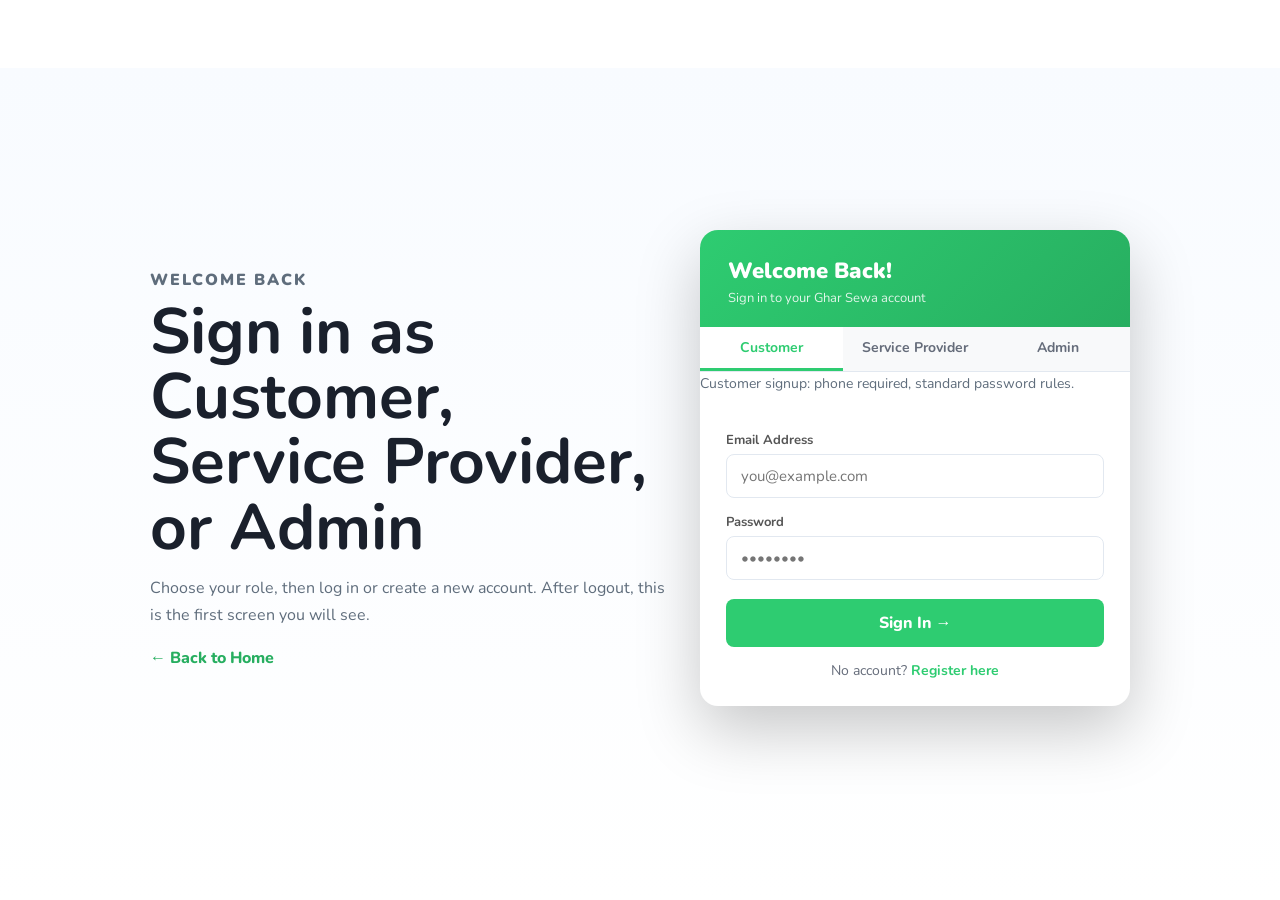
==== Frontend/auth.html @ f80d8e15 "Initial commit: Set up Ghar Sewa with phone number validation" ====
<!DOCTYPE html>
<html lang="en">
<head>
  <meta charset="UTF-8" />
  <meta name="viewport" content="width=device-width, initial-scale=1.0"/>
  <title>Ghar Sewa - Login</title>
  <link href="https://fonts.googleapis.com/css2?family=Nunito:wght@400;500;600;700;800;900&display=swap" rel="stylesheet"/>
  <link rel="stylesheet" href="style.css" />
  <script src="script.js?v=20260522-v15" defer></script>
</head>
<body>
<section class="app-page auth-page">
  <div class="auth-shell">
    <div class="auth-copy">
      <p class="section-eyebrow">Welcome back</p>
      <h1>Sign in as Customer, Service Provider, or Admin</h1>
      <p>Choose your role, then log in or create a new account. After logout, this is the first screen you will see.</p>
      <a class="auth-back" href="index.html">← Back to Home</a>
    </div>

    <div class="modal auth-card">
      <div class="m-head">
        <h2 id="mTitle">Welcome Back!</h2>
        <p id="mSub">Sign in to your Ghar Sewa account</p>
      </div>

      <div class="m-tabs" id="roleTabs">
        <button class="mtab active" onclick="setRole('customer',this)">Customer</button>
        <button class="mtab" onclick="setRole('provider',this)">Service Provider</button>
        <button class="mtab" onclick="setRole('admin',this)">Admin</button>
      </div>
      <p id="roleHint" class="page-note" style="margin: 0 0 14px;">Customer signup: phone required, standard password rules.</p>

      <div class="m-body">
        <form id="loginForm" onsubmit="handleLogin(event)">
          <div id="loginError" class="error-msg" style="display:none;"></div>
          <div class="fg">
            <label>Email Address</label>
            <input class="fc" type="email" id="loginEmail" placeholder="you@example.com"/>
          </div>
          <div class="fg">
            <label>Password</label>
            <input class="fc" type="password" id="loginPassword" placeholder="••••••••" required/>
          </div>
          <button class="sbtn" type="submit">Sign In →</button>
          <p class="alt">No account? <a onclick="switchForm('reg')">Register here</a></p>
          
        </form>

        <form id="regForm" style="display:none" onsubmit="handleSignup(event)">
          <div id="regError" class="error-msg" style="display:none;"></div>
          <input type="hidden" id="regRole" value="customer" />
          <div class="fg">
            <label>Full Name</label>
            <input class="fc" type="text" id="regName" placeholder="Ram Bahadur" required/>
          </div>
          <div class="fg">
            <label>Email</label>
            <input class="fc" type="email" id="regEmail" placeholder="you@example.com" required/>
          </div>
          <div class="fg">
            <label>Phone</label>
            <input class="fc" type="tel" id="regPhone" placeholder="+977 98XXXXXXXX"/>
          </div>
          <div class="fg" id="skillRow" style="display:none">
            <label>Your Primary Skill</label>
            <select class="fc" id="regSkill">
              <option value="">-- Select a skill --</option>
              <option>Plumber</option><option>Electrician</option>
              <option>Cook / Chef</option><option>Babysitter</option>
              <option>Cleaner</option><option>Carpenter</option>
              <option>Painter</option><option>Technician</option>
            </select>
          </div>
          <div class="fg">
            <label>Password</label>
            <input class="fc" type="password" id="regPassword" placeholder="Min. 6 characters" required/>
          </div>
          <button class="sbtn" type="submit">Create Account →</button>
          <p class="alt">Have an account? <a onclick="switchForm('login')">Sign in</a></p>
        </form>

        
      </div>
    </div>
  </div>
</section>
</body>
</html>
---- Frontend/style.css ----
*, *::before, *::after { margin:0; padding:0; box-sizing:border-box; }

:root {
  --green:      #2ECC71;
  --green-dk:   #27AE60;
  --green-lt:   #E8F8F0;
  --blue-bg:    #EAF2FB;
  --blue-blob:  #D6E8FA;
  --orange:     #F39C12;
  --white:      #FFFFFF;
  --gray-lt:    #F4F6F9;
  --gray-bd:    #E2E8F0;
  --gray-text:  #656c7a;
  --dark:       #1A202C;
  --nav-h:      68px;
}

html { scroll-behavior: smooth; }
body { font-family: 'Nunito', sans-serif; background: var(--white); color: var(--dark); overflow-x: hidden; }

#search-page,
section[id] {
  scroll-margin-top: calc(var(--nav-h) + 18px);
}

/* ===== NAV ===== */
nav {
  position: fixed; top:0; left:0; right:0; z-index:100;
  height: var(--nav-h);
  background: rgba(255,255,255,0.96);
  backdrop-filter: blur(12px);
  display: flex; align-items: center; justify-content: space-between;
  padding: 0 60px;
  border-bottom: 1px solid var(--gray-bd);
}

.logo {
  display: flex; align-items: center; gap: 8px;
  text-decoration: none;
}
.logo-icon { width: 36px; height: 36px; }
.logo-text { font-size: 18px; font-weight: 900; letter-spacing: -0.3px; }
.logo-text span { color: var(--green); }

.nav-links {
  display: flex; gap: 36px; list-style: none;
}
.nav-links a {
  text-decoration: none; font-size: 15px; font-weight: 600;
  color: var(--gray-text); transition: color 0.2s;
}
.nav-links a:hover, .nav-links a.active { color: var(--dark); }

.nav-right { display: flex; align-items: center; gap: 12px; }
.bell-btn {
  width: 36px; height: 36px; border-radius: 50%;
  border: none; background: var(--gray-lt);
  display: flex; align-items: center; justify-content: center;
  cursor: pointer; font-size: 16px;
}
.bell-btn:hover { background: var(--gray-bd); }
.logout-btn {
  border: 1px solid var(--gray-bd);
  background: #fff;
  color: var(--dark);
  border-radius: 999px;
  padding: 8px 14px;
  font-family: 'Nunito', sans-serif;
  font-size: 13px;
  font-weight: 800;
  cursor: pointer;
  display: none;
}
.logout-btn:hover {
  border-color: var(--green);
  color: var(--green-dk);
}
.login-btn {
  border: 1px solid var(--green);
  background: var(--green);
  color: #fff;
  border-radius: 999px;
  padding: 8px 14px;
  font-family: 'Nunito', sans-serif;
  font-size: 13px;
  font-weight: 800;
  cursor: pointer;
  display: inline-flex;
  align-items: center;
  text-decoration: none;
}
.login-btn:hover {
  background: var(--green-dk);
  border-color: var(--green-dk);
}
.avatar {
  width: 36px; height: 36px; border-radius: 50%;
  background: linear-gradient(135deg, #6366f1, #8b5cf6);
  display: flex; align-items: center; justify-content: center;
  color: white; font-size: 16px; cursor: pointer;
  border: 2px solid white; box-shadow: 0 2px 8px rgba(99,102,241,0.35);
}

/* ===== HERO ===== */
.hero {
  margin-top: var(--nav-h);
  min-height: calc(100vh - var(--nav-h));
  background: var(--blue-bg);
  position: relative; overflow: hidden;
  display: flex; align-items: center;
  padding: 0 60px;
}

/* Large organic blob top-right */
.blob-tr {
  position: absolute; top: -80px; right: -120px;
  width: 65%; height: 120%;
  background: var(--blue-blob);
  border-radius: 60% 40% 55% 45% / 45% 55% 40% 60%;
  z-index: 0;
}
/* Small blob bottom-left */
.blob-bl {
  position: absolute; bottom: -60px; left: -60px;
  width: 30%; height: 50%;
  background: rgba(255,255,255,0.45);
  border-radius: 50% 50% 40% 60%;
  z-index: 0;
}

.hero-content {
  position: relative; z-index: 2; max-width: 460px;
}
.hero-sub { font-size: 22px; font-weight: 600; color: var(--gray-text); margin-bottom: 2px; }
.hero-title {
  font-size: clamp(52px, 7vw, 78px);
  font-weight: 900; color: var(--green); line-height: 1.02;
  margin-bottom: 12px;
}
.hero-desc { font-size: 16px; color: var(--gray-text); margin-bottom: 34px; }

.btn-get {
  display: inline-flex; align-items: center; gap: 8px;
  background: var(--green); color: white;
  padding: 14px 38px; border-radius: 9px;
  font-size: 16px; font-weight: 800;
  border: none; cursor: pointer; text-decoration: none;
  box-shadow: 0 6px 20px rgba(46,204,113,0.38);
  transition: all 0.25s;
}
.btn-get:hover { background: var(--green-dk); transform: translateY(-2px); }

.app-page {
  margin-top: var(--nav-h);
  min-height: calc(100vh - var(--nav-h));
  background: linear-gradient(180deg, #f8fbff 0%, #ffffff 100%);
  padding: 28px 60px 60px;
}

.features-page .section-header {
  max-width: 980px;
}

.features-grid {
  display: grid;
  grid-template-columns: repeat(2, minmax(0, 1fr));
  gap: 18px;
}

.feature-panel {
  display: grid;
  gap: 12px;
}

.feature-form-grid {
  display: grid;
  gap: 10px;
}

.feature-form-grid.two-col {
  grid-template-columns: 1fr 1fr;
}

.wide-feature-panel {
  grid-column: 1 / -1;
}

.messages-composer {
  display: grid;
  grid-template-columns: 1fr auto;
  gap: 10px;
  margin-top: 8px;
}

.app-page .section-header {
  margin-bottom: 18px;
}

.page-card {
  border: 1px solid #dfe8f2;
  border-radius: 18px;
  background: #fff;
  box-shadow: 0 12px 28px rgba(26, 32, 44, 0.06);
  padding: 18px;
}

.page-stack {
  display: grid;
  gap: 18px;
}

.page-note {
  color: #5f6d7c;
  font-size: 14px;
  line-height: 1.7;
  margin-bottom: 6px;
}

.role-feature-list {
  margin: 10px 0 0 18px;
  color: #334155;
  line-height: 1.7;
  font-size: 14px;
}

.role-feature-list li {
  margin-bottom: 6px;
}

/* Illustration */
.hero-illus {
  position: absolute; right: 0; top: 50%; transform: translateY(-50%);
  width: 58%; max-width: 700px; z-index: 2;
  padding: 40px 40px 40px 20px;
  display: flex; align-items: center; justify-content: center;
}
.hero-illus svg { width: 100%; height: auto; }

/* ===== SHOWCASE / FEATURES (Minimalist) ===== */
.showcase { padding: 40px 60px; background: #ffffff; }
.showcase-inner { max-width: 1100px; margin: 0 auto; }
.showcase-header { text-align: left; max-width: 780px; margin-bottom: 18px; }
.showcase-header .section-eyebrow { color: var(--green); font-weight: 700; margin-bottom: 6px; letter-spacing: .06em; }
.showcase-header h2 { font-size: 28px; margin-bottom: 6px; color: var(--dark); font-weight:800; }
.showcase-header .section-copy { color: var(--gray-text); font-size: 14px; margin-bottom: 8px; }

.showcase-grid { display: grid; grid-template-columns: repeat(3, 1fr); gap: 14px; margin-top: 8px; }
.feature-card { background: transparent; border: 1px solid #eee; border-radius: 10px; padding: 18px; box-shadow: none; transition: border-color .18s, transform .16s; }
.feature-card:hover { border-color: var(--green); transform: translateY(-4px); }
.fc-icon { width: 48px; height: 48px; border-radius: 50%; background: transparent; border: 1px solid #f0f2f4; display: flex; align-items: center; justify-content: center; font-size: 20px; color: var(--green); margin-bottom: 10px; }
.feature-card h3 { margin: 0 0 6px 0; font-size: 16px; color: var(--dark); font-weight:700; }
.feature-card p { color: var(--gray-text); font-size: 13px; line-height: 1.6; margin: 0; }

.showcase-cta { margin-top: 18px; display: flex; gap: 12px; align-items: center; }

@media (max-width: 900px) {
  .showcase-grid { grid-template-columns: 1fr; }
  .showcase { padding: 24px 18px; }
  .showcase-header h2 { font-size: 22px; }
}

/* ===== SEARCH PAGE ===== */
#search-page { background: var(--white); }

.search-bar-section {
  background: var(--white);
  border-bottom: 1px solid var(--gray-bd);
  padding: 0 60px;
}

.search-nav {
  height: var(--nav-h);
  display: flex; align-items: center; justify-content: space-between;
}

.search-bar-wrap {
  display: flex; gap: 12px; padding: 14px 0;
}
.search-input-box {
  flex: 1; display: flex; align-items: center; gap: 10px;
  border: 1.5px solid var(--gray-bd);
  border-radius: 10px; padding: 12px 18px; background: var(--white);
  transition: border-color 0.2s; box-shadow: 0 1px 4px rgba(0,0,0,0.05);
}
.search-input-box:focus-within { border-color: var(--green); }
.search-input-box input {
  flex: 1; border: none; outline: none;
  font-family: 'Nunito', sans-serif; font-size: 15px; color: var(--dark);
}
.search-input-box input::placeholder { color: #bbb; }
.search-icon-btn {
  font-size: 18px; cursor: pointer; color: var(--gray-text);
  transition: color 0.2s; background: none; border: none;
}
.search-icon-btn:hover { color: var(--green); }

.location-btn {
  display: flex; align-items: center; gap: 10px;
  background: var(--orange); color: white;
  border: none; cursor: pointer;
  padding: 12px 22px; border-radius: 10px;
  font-family: 'Nunito', sans-serif; font-size: 14px; font-weight: 700;
  transition: background 0.2s; white-space: nowrap;
}
.location-btn:hover { background: #e67e22; }

/* ===== MAIN LAYOUT ===== */
.main-content {
  display: flex; padding: 0 60px 60px;
}

/* Sidebar */
.sidebar {
  width: 210px; flex-shrink: 0;
  padding: 24px 16px 24px 0;
  border-right: 1px solid var(--gray-bd);
}
.sidebar-title { font-size: 15px; font-weight: 800; margin-bottom: 22px; }

.filter-group { margin-bottom: 26px; }
.filter-heading {
  display: flex; align-items: center; justify-content: space-between;
  font-size: 14px; font-weight: 800; margin-bottom: 12px;
  cursor: pointer; color: var(--dark);
}
.filter-heading .arrow { font-size: 13px; color: var(--green); font-weight: 900; }

.filter-list { list-style: none; }
.filter-list li {
  padding: 5px 6px; font-size: 14px; font-weight: 600;
  color: var(--gray-text); cursor: pointer;
  border-radius: 6px; display: flex; align-items: center; gap: 8px;
  transition: all 0.15s;
}
.filter-list li:hover { color: var(--green); background: var(--green-lt); }
.filter-list li.active { color: var(--green); background: var(--green-lt); }
.filter-dot {
  width: 6px; height: 6px; border-radius: 50%;
  background: var(--gray-bd); flex-shrink: 0;
}
.filter-list li.active .filter-dot { background: var(--green); }

/* Results */
.results-area { flex: 1; padding: 24px 0 0 28px; }
.results-heading { font-size: 17px; font-weight: 800; margin-bottom: 20px; }

.providers-grid {
  display: grid;
  grid-template-columns: repeat(auto-fill, minmax(175px, 1fr));
  gap: 18px;
}

.provider-card {
  background: var(--white);
  border: 1.5px solid var(--gray-bd);
  border-radius: 14px; overflow: hidden;
  cursor: pointer; transition: all 0.25s;
}
.provider-card:hover {
  border-color: var(--green);
  transform: translateY(-3px);
  box-shadow: 0 8px 24px rgba(46,204,113,0.14);
}

.pcard-img {
  width: 100%; height: 155px;
  background: var(--blue-bg);
  display: flex; align-items: center; justify-content: center;
  font-size: 62px; position: relative;
}
/* Placeholder colored gradient for each card */
.pcard-img.c1 { background: linear-gradient(135deg,#d6eaf8,#aed6f1); }
.pcard-img.c2 { background: linear-gradient(135deg,#d5f5e3,#abebc6); }
.pcard-img.c3 { background: linear-gradient(135deg,#fef9e7,#fdebd0); }
.pcard-img.c4 { background: linear-gradient(135deg,#fdedec,#f5b7b1); }
.pcard-img.c5 { background: linear-gradient(135deg,#f5eef8,#d7bde2); }
.pcard-img.c6 { background: linear-gradient(135deg,#e8f8f5,#a2d9ce); }

.pcard-body { padding: 12px 13px 14px; }
.pcard-name { font-size: 14px; font-weight: 800; margin-bottom: 5px; }

.badge {
  display: inline-block; padding: 3px 9px;
  border-radius: 4px; font-size: 11px; font-weight: 700;
  margin-bottom: 7px;
}
.b-plumber    { background: #EBF5FB; color: #1a7bb8; }
.b-electrician{ background: #FEF9E7; color: #b7770d; }
.b-health     { background: #E9F7EF; color: #1e8449; }
.b-painter    { background: #FDEDEC; color: #c0392b; }
.b-technician { background: #F4ECF7; color: #7d3c98; }
.b-cleaner    { background: #E8F8F5; color: #1a5276; }
.b-cook       { background: #FEF5E7; color: #b9770e; }

.pcard-rating {
  display: flex; align-items: center; gap: 5px;
  margin-bottom: 5px;
}
.stars-row { color: #F39C12; font-size: 12px; letter-spacing: -1px; }
.rev-count  { font-size: 12px; color: #aaa; font-weight: 600; }

.pcard-dist {
  display: flex; align-items: center; gap: 5px;
  font-size: 13px; color: var(--green); font-weight: 700;
}
.green-dot { width: 7px; height: 7px; border-radius: 50%; background: var(--green); }

/* ===== FOOTER ===== */
footer {
  background: #1A202C; color: rgba(255,255,255,0.6);
  padding: 48px 60px 24px;
}
.footer-grid {
  display: grid; grid-template-columns: 1.4fr 1fr 1fr 1fr; gap: 40px;
  margin-bottom: 40px;
}
.footer-brand p { font-size: 14px; margin-top: 10px; line-height: 1.7; }
.fcol h4 { color: white; font-size: 13px; font-weight: 800; letter-spacing: .04em; text-transform: uppercase; margin-bottom: 14px; }
.fcol ul { list-style: none; }
.fcol li { padding: 4px 0; }
.fcol a { color: rgba(255,255,255,0.5); text-decoration: none; font-size: 14px; transition: color .2s; }
.fcol a:hover { color: var(--green); }
.footer-bottom {
  border-top: 1px solid rgba(255,255,255,0.08);
  padding-top: 20px;
  display: flex; justify-content: space-between; font-size: 13px; flex-wrap: wrap; gap: 8px;
}

/* ===== AUTH MODAL ===== */
.overlay {
  display: none; position: fixed; inset:0; z-index: 999;
  background: rgba(0,0,0,0.45); backdrop-filter: blur(5px);
  align-items: center; justify-content: center;
}
.overlay.show { display: flex; }

.modal {
  background: white; border-radius: 18px;
  width: 430px; max-width: 95vw;
  overflow: hidden; box-shadow: 0 24px 64px rgba(0,0,0,0.22);
  animation: mPop .3s ease;
  position: relative;
}
@keyframes mPop {
  from { opacity:0; transform: scale(0.9) translateY(14px); }
  to   { opacity:1; transform: scale(1) translateY(0); }
}

.m-head {
  background: linear-gradient(135deg, var(--green), var(--green-dk));
  padding: 26px 28px 20px; color: white;
}
.m-head h2 { font-size: 22px; font-weight: 900; margin-bottom: 3px; }
.m-head p  { font-size: 13px; opacity: .85; }
.m-close {
  position: absolute; top: 14px; right: 16px;
  background: rgba(255,255,255,0.2); border: none;
  width: 30px; height: 30px; border-radius: 50%;
  color: white; font-size: 15px; cursor: pointer;
  display: flex; align-items: center; justify-content: center;
}

.m-tabs { display: flex; background: #f8f9fa; border-bottom: 1px solid var(--gray-bd); }
.mtab {
  flex: 1; padding: 11px; text-align: center;
  font-size: 14px; font-weight: 700; cursor: pointer;
  border: none; background: transparent;
  color: var(--gray-text); border-bottom: 3px solid transparent;
  transition: all .2s; font-family: 'Nunito', sans-serif;
}
.mtab.active { color: var(--green); border-bottom-color: var(--green); background: white; }

.m-body { padding: 22px 26px 26px; }
.fg { margin-bottom: 15px; }
.fg label { display: block; font-size: 13px; font-weight: 700; margin-bottom: 5px; color: #555; }
.fc {
  width: 100%; padding: 11px 14px;
  border: 1.5px solid var(--gray-bd); border-radius: 8px;
  font-family: 'Nunito', sans-serif; font-size: 15px;
  outline: none; transition: border-color .2s; color: var(--dark);
}
.fc:focus { border-color: var(--green); }
.fg-row { display: grid; grid-template-columns: 1fr 1fr; gap: 12px; }
.sbtn {
  width: 100%; padding: 13px; background: var(--green);
  color: white; border: none; border-radius: 8px;
  font-family: 'Nunito', sans-serif; font-size: 16px; font-weight: 800;
  cursor: pointer; margin-top: 4px; transition: background .2s, transform .2s;
}
.sbtn:hover { background: var(--green-dk); transform: translateY(-1px); }
.alt { text-align: center; margin-top: 14px; font-size: 14px; color: var(--gray-text); }
.alt a { color: var(--green); font-weight: 700; cursor: pointer; }

/* Provider detail modal */
.pd-img {
  width: 100%; height: 190px;
  background: var(--blue-bg);
  display: flex; align-items: center; justify-content: center;
  font-size: 80px;
}
.pd-body { padding: 22px 26px 26px; }
.pd-name { font-size: 22px; font-weight: 900; margin-bottom: 6px; }
.pd-rating { display: flex; align-items: center; gap: 8px; margin-bottom: 10px; }
.pd-chips { display: flex; gap: 10px; margin-bottom: 14px; flex-wrap: wrap; }
.chip { background: var(--gray-lt); border-radius: 20px; padding: 5px 14px; font-size: 13px; font-weight: 600; }
.pd-desc { font-size: 14px; color: var(--gray-text); line-height: 1.7; margin-bottom: 18px; }
.request-status {
  min-height: 22px;
  margin-top: 10px;
  font-size: 13px;
  font-weight: 800;
  color: #64748b;
}
.request-status.loading { color: #2c6fbb; }
.request-status.success { color: var(--green-dk); }
.request-status.error { color: #c0392b; }
.request-detail-panel {
  border: 1px solid #dfe8f2;
  border-radius: 10px;
  background: #ffffff;
  padding: 12px;
  margin-bottom: 12px;
}
.request-detail-head {
  display: flex;
  align-items: center;
  justify-content: space-between;
  gap: 10px;
  margin-bottom: 8px;
  color: var(--dark);
  font-size: 14px;
}
.request-detail-status {
  border-radius: 999px;
  background: #eaf7ef;
  color: var(--green-dk);
  font-size: 12px;
  font-weight: 900;
  padding: 3px 9px;
  text-transform: capitalize;
}
.request-status-card {
  border: 1px solid #dfe8f2;
  border-radius: 10px;
  background: #f8fbff;
  padding: 10px 12px;
  font-size: 13px;
  color: #526172;
}
.request-status-card strong {
  display: block;
  color: var(--dark);
  margin-bottom: 3px;
}
.request-status-card span {
  display: block;
  font-weight: 800;
  margin-top: 2px;
}
.request-action-row {
  display: flex;
  flex-wrap: wrap;
  gap: 8px;
  margin-top: 4px;
}
.billing-form {
  display: grid;
  grid-template-columns: 120px minmax(140px, 1fr) auto;
  gap: 8px;
  margin-top: 10px;
}
.billing-input {
  border: 1px solid #d7e1ec;
  border-radius: 8px;
  padding: 9px 10px;
  font-family: 'Nunito', sans-serif;
  font-weight: 700;
  min-width: 0;
}
.reject-action {
  background: #c0392b;
}
.reject-action:hover {
  background: #a93226;
}

/* Mobile */
@media (max-width: 768px) {
  nav, .search-bar-section, .main-content, footer { padding-left: 18px; padding-right: 18px; }
  .hero { padding: 28px 18px 60px; min-height: auto; }
  .blob-tr, .hero-illus { display: none; }
  .main-content { flex-direction: column; }
  .sidebar { width: 100%; border-right: none; border-bottom: 1px solid var(--gray-bd); }
  .results-area { padding-left: 0; }
  .nav-links { display: none; }
  .footer-grid { grid-template-columns: 1fr 1fr; }
  .billing-form { grid-template-columns: 1fr; }
}
.hero-desc { font-size: 16px; color: var(--gray-text); margin-bottom: 34px; }

.btn-get {
  display: inline-flex; align-items: center; gap: 8px;
  background: var(--green); color: white;
  padding: 14px 38px; border-radius: 9px;
  font-size: 16px; font-weight: 800;
  border: none; cursor: pointer; text-decoration: none;
  box-shadow: 0 6px 20px rgba(46,204,113,0.38);
  transition: all 0.25s;
}
.btn-get:hover { background: var(--green-dk); transform: translateY(-2px); }

/* Illustration */
.hero-illus {
  position: absolute; right: 0; top: 50%; transform: translateY(-50%);
  width: 58%; max-width: 700px; z-index: 2;
  padding: 40px 40px 40px 20px;
  display: flex; align-items: center; justify-content: center;
}
.hero-illus svg { width: 100%; height: auto; }

/* ===== SEARCH PAGE ===== */
#search-page { background: var(--white); }

.search-bar-section {
  background: var(--white);
  border-bottom: 1px solid var(--gray-bd);
  padding: 0 60px;
}

.search-nav {
  height: var(--nav-h);
  display: flex; align-items: center; justify-content: space-between;
}

.search-bar-wrap {
  display: flex; gap: 12px; padding: 14px 0;
}
.search-input-box {
  flex: 1; display: flex; align-items: center; gap: 10px;
  border: 1.5px solid var(--gray-bd);
  border-radius: 10px; padding: 12px 18px; background: var(--white);
  transition: border-color 0.2s; box-shadow: 0 1px 4px rgba(0,0,0,0.05);
}
.search-input-box:focus-within { border-color: var(--green); }
.search-input-box input {
  flex: 1; border: none; outline: none;
  font-family: 'Nunito', sans-serif; font-size: 15px; color: var(--dark);
}
.search-input-box input::placeholder { color: #bbb; }
.search-icon-btn {
  font-size: 18px; cursor: pointer; color: var(--gray-text);
  transition: color 0.2s; background: none; border: none;
}
.search-icon-btn:hover { color: var(--green); }

.location-btn {
  display: flex; align-items: center; gap: 10px;
  background: var(--orange); color: white;
  border: none; cursor: pointer;
  padding: 12px 22px; border-radius: 10px;
  font-family: 'Nunito', sans-serif; font-size: 14px; font-weight: 700;
  transition: background 0.2s; white-space: nowrap;
}
.location-btn:hover { background: #e67e22; }

/* ===== MAIN LAYOUT ===== */
.main-content {
  display: flex; padding: 0 60px 60px;
}

/* Sidebar */
.sidebar {
  width: 210px; flex-shrink: 0;
  padding: 24px 16px 24px 0;
  border-right: 1px solid var(--gray-bd);
}
.sidebar-title { font-size: 15px; font-weight: 800; margin-bottom: 22px; }

.filter-group { margin-bottom: 26px; }
.filter-heading {
  display: flex; align-items: center; justify-content: space-between;
  font-size: 14px; font-weight: 800; margin-bottom: 12px;
  cursor: pointer; color: var(--dark);
}
.filter-heading .arrow { font-size: 13px; color: var(--green); font-weight: 900; }

.filter-list { list-style: none; }
.filter-list li {
  padding: 5px 6px; font-size: 14px; font-weight: 600;
  color: var(--gray-text); cursor: pointer;
  border-radius: 6px; display: flex; align-items: center; gap: 8px;
  transition: all 0.15s;
}
.filter-list li:hover { color: var(--green); background: var(--green-lt); }
.filter-list li.active { color: var(--green); background: var(--green-lt); }
.filter-dot {
  width: 6px; height: 6px; border-radius: 50%;
  background: var(--gray-bd); flex-shrink: 0;
}
.filter-list li.active .filter-dot { background: var(--green); }

/* Results */
.results-area { flex: 1; padding: 24px 0 0 28px; }
.results-heading { font-size: 17px; font-weight: 800; margin-bottom: 20px; }

.providers-grid {
  display: grid;
  grid-template-columns: repeat(auto-fill, minmax(175px, 1fr));
  gap: 18px;
}

.provider-card {
  background: var(--white);
  border: 1.5px solid var(--gray-bd);
  border-radius: 14px; overflow: hidden;
  cursor: pointer; transition: all 0.25s;
}
.provider-card:hover {
  border-color: var(--green);
  transform: translateY(-3px);
  box-shadow: 0 8px 24px rgba(46,204,113,0.14);
}

.pcard-img {
  width: 100%; height: 155px;
  background: var(--blue-bg);
  display: flex; align-items: center; justify-content: center;
  font-size: 62px; position: relative;
}
/* Placeholder colored gradient for each card */
.pcard-img.c1 { background: linear-gradient(135deg,#d6eaf8,#aed6f1); }
.pcard-img.c2 { background: linear-gradient(135deg,#d5f5e3,#abebc6); }
.pcard-img.c3 { background: linear-gradient(135deg,#fef9e7,#fdebd0); }
.pcard-img.c4 { background: linear-gradient(135deg,#fdedec,#f5b7b1); }
.pcard-img.c5 { background: linear-gradient(135deg,#f5eef8,#d7bde2); }
.pcard-img.c6 { background: linear-gradient(135deg,#e8f8f5,#a2d9ce); }

.pcard-body { padding: 12px 13px 14px; }
.pcard-name { font-size: 14px; font-weight: 800; margin-bottom: 5px; }

.badge {
  display: inline-block; padding: 3px 9px;
  border-radius: 4px; font-size: 11px; font-weight: 700;
  margin-bottom: 7px;
}
.b-plumber    { background: #EBF5FB; color: #1a7bb8; }
.b-electrician{ background: #FEF9E7; color: #b7770d; }
.b-health     { background: #E9F7EF; color: #1e8449; }
.b-painter    { background: #FDEDEC; color: #c0392b; }
.b-technician { background: #F4ECF7; color: #7d3c98; }
.b-cleaner    { background: #E8F8F5; color: #1a5276; }
.b-cook       { background: #FEF5E7; color: #b9770e; }

.pcard-rating {
  display: flex; align-items: center; gap: 5px;
  margin-bottom: 5px;
}
.stars-row { color: #F39C12; font-size: 12px; letter-spacing: -1px; }
.rev-count  { font-size: 12px; color: #aaa; font-weight: 600; }

.pcard-dist {
  display: flex; align-items: center; gap: 5px;
  font-size: 13px; color: var(--green); font-weight: 700;
}
.green-dot { width: 7px; height: 7px; border-radius: 50%; background: var(--green); }

/* ===== FOOTER ===== */
footer {
  background: #1A202C; color: rgba(255,255,255,0.6);
  padding: 48px 60px 24px;
}
.footer-grid {
  display: grid; grid-template-columns: 1.4fr 1fr 1fr 1fr; gap: 40px;
  margin-bottom: 40px;
}
.footer-brand p { font-size: 14px; margin-top: 10px; line-height: 1.7; }
.fcol h4 { color: white; font-size: 13px; font-weight: 800; letter-spacing: .04em; text-transform: uppercase; margin-bottom: 14px; }
.fcol ul { list-style: none; }
.fcol li { padding: 4px 0; }
.fcol a { color: rgba(255,255,255,0.5); text-decoration: none; font-size: 14px; transition: color .2s; }
.fcol a:hover { color: var(--green); }
.footer-bottom {
  border-top: 1px solid rgba(255,255,255,0.08);
  padding-top: 20px;
  display: flex; justify-content: space-between; font-size: 13px; flex-wrap: wrap; gap: 8px;
}

/* ===== AUTH MODAL ===== */
.overlay {
  display: none; position: fixed; inset:0; z-index: 999;
  background: rgba(0,0,0,0.45); backdrop-filter: blur(5px);
  align-items: center; justify-content: center;
}
.overlay.show { display: flex; }

.modal {
  background: white; border-radius: 18px;
  width: 430px; max-width: 95vw;
  overflow: hidden; box-shadow: 0 24px 64px rgba(0,0,0,0.22);
  animation: mPop .3s ease;
  position: relative;
}
@keyframes mPop {
  from { opacity:0; transform: scale(0.9) translateY(14px); }
  to   { opacity:1; transform: scale(1) translateY(0); }
}

.m-head {
  background: linear-gradient(135deg, var(--green), var(--green-dk));
  padding: 26px 28px 20px; color: white;
}
.m-head h2 { font-size: 22px; font-weight: 900; margin-bottom: 3px; }
.m-head p  { font-size: 13px; opacity: .85; }
.m-close {
  position: absolute; top: 14px; right: 16px;
  background: rgba(255,255,255,0.2); border: none;
  width: 30px; height: 30px; border-radius: 50%;
  color: white; font-size: 15px; cursor: pointer;
  display: flex; align-items: center; justify-content: center;
}

.m-tabs { display: flex; background: #f8f9fa; border-bottom: 1px solid var(--gray-bd); }
.mtab {
  flex: 1; padding: 11px; text-align: center;
  font-size: 14px; font-weight: 700; cursor: pointer;
  border: none; background: transparent;
  color: var(--gray-text); border-bottom: 3px solid transparent;
  transition: all .2s; font-family: 'Nunito', sans-serif;
}
.mtab.active { color: var(--green); border-bottom-color: var(--green); background: white; }

.m-body { padding: 22px 26px 26px; }
.fg { margin-bottom: 15px; }
.fg label { display: block; font-size: 13px; font-weight: 700; margin-bottom: 5px; color: #555; }
.fc {
  width: 100%; padding: 11px 14px;
  border: 1.5px solid var(--gray-bd); border-radius: 8px;
  font-family: 'Nunito', sans-serif; font-size: 15px;
  outline: none; transition: border-color .2s; color: var(--dark);
}
.fc:focus { border-color: var(--green); }
.fg-row { display: grid; grid-template-columns: 1fr 1fr; gap: 12px; }
.sbtn {
  width: 100%; padding: 13px; background: var(--green);
  color: white; border: none; border-radius: 8px;
  font-family: 'Nunito', sans-serif; font-size: 16px; font-weight: 800;
  cursor: pointer; margin-top: 4px; transition: background .2s, transform .2s;
}
.sbtn:hover { background: var(--green-dk); transform: translateY(-1px); }
.alt { text-align: center; margin-top: 14px; font-size: 14px; color: var(--gray-text); }
.alt a { color: var(--green); font-weight: 700; cursor: pointer; }

/* Provider detail modal */
.pd-img {
  width: 100%; height: 190px;
  background: var(--blue-bg);
  display: flex; align-items: center; justify-content: center;
  font-size: 80px;
}
.pd-body { padding: 22px 26px 26px; }
.pd-name { font-size: 22px; font-weight: 900; margin-bottom: 6px; }
.pd-rating { display: flex; align-items: center; gap: 8px; margin-bottom: 10px; }
.pd-chips { display: flex; gap: 10px; margin-bottom: 14px; flex-wrap: wrap; }
.chip { background: var(--gray-lt); border-radius: 20px; padding: 5px 14px; font-size: 13px; font-weight: 600; }
.pd-desc { font-size: 14px; color: var(--gray-text); line-height: 1.7; margin-bottom: 18px; }

/* Mobile */
@media (max-width: 768px) {
  nav, .search-bar-section, .main-content, footer { padding-left: 18px; padding-right: 18px; }
  .hero { padding: 28px 18px 60px; min-height: auto; }
  .blob-tr, .hero-illus { display: none; }
  .main-content { flex-direction: column; }
  .sidebar { width: 100%; border-right: none; border-bottom: 1px solid var(--gray-bd); }
  .results-area { padding-left: 0; }
  .nav-links { display: none; }
  .footer-grid { grid-template-columns: 1fr 1fr; }
}


/* NAV */
nav {
  display:flex;
  justify-content:space-between;
  align-items:center;
  padding:15px 60px;
  background:#fff;
  border-bottom:1px solid #eee;
}

.logo-text {
  font-weight:900;
}

.logo-text span {
  color:#2ECC71;
}

.nav-links {
  list-style:none;
  display:flex;
  gap:30px;
}

.nav-links a {
  text-decoration:none;
  color:#666;
  font-weight:600;
}

.nav-links a.active {
  color:#000;
}

.bell-btn, .avatar {
  cursor:pointer;
}

/* HERO */
.hero {
  padding:120px 60px;
  background:#EAF2FB;
}

.hero-title {
  font-size:60px;
  font-weight:900;
  color:#2ECC71;
}

.btn-get {
  display:inline-block;
  margin-top:20px;
  padding:12px 30px;
  background:#2ECC71;
  color:#fff;
  text-decoration:none;
  border-radius:8px;
}

/* SEARCH */
.search-bar-section {
  padding:20px 60px;
  border-bottom:1px solid #eee;
}

.search-bar-wrap {
  display:flex;
  gap:10px;
}

.search-input-box {
  flex:1;
  display:flex;
  border:1px solid #ddd;
  border-radius:8px;
  padding:8px 12px;
}

.search-input-box input {
  flex:1;
  border:none;
  outline:none;
}

.location-btn {
  background:#F39C12;
  color:#fff;
  border:none;
  padding:10px 20px;
  border-radius:8px;
}

/* LAYOUT */
.main-content {
  display:flex;
  padding:40px 60px;
}

.sidebar {
  width:200px;
}

.filter-list {
  list-style:none;
}

.filter-list li {
  padding:6px 0;
  cursor:pointer;
}

.filter-list li.active {
  color:#2ECC71;
  font-weight:700;
}

.results-area {
  flex:1;
  padding-left:40px;
}

.providers-grid {
  display:grid;
  grid-template-columns:repeat(auto-fill,minmax(180px,1fr));
  gap:20px;
}

.provider-card {
  border:1px solid #ddd;
  border-radius:10px;
  padding:15px;
  cursor:pointer;
  transition:.2s;
}

.provider-card:hover {
  border-color:#2ECC71;
}

.pcard-img {
  font-size:40px;
  text-align:center;
}

.badge {
  display:inline-block;
  margin:5px 0;
  font-size:12px;
  background:#eee;
  padding:3px 8px;
  border-radius:5px;
}

footer {
  padding:20px;
  text-align:center;
  background:#1A202C;
  color:#fff;
}
/* Auth Error Message */
.auth-error {
  background: #FEE; border: 1px solid #C33;
  color: #C33; padding: 10px 14px;
  border-radius: 6px; margin-bottom: 14px;
  font-size: 13px; font-weight: 600;
}

body.auth-locked > *:not(#authOverlay) {
  display: none !important;
}

body.auth-locked {
  overflow: hidden;
}

.feature-hub {
  padding: 34px 60px 10px;
  background: linear-gradient(180deg, #f8fbff 0%, #ffffff 100%);
  display: grid;
  grid-template-columns: repeat(2, minmax(0, 1fr));
  gap: 18px;
}

.feature-card {
  border: 1px solid #dfe8f2;
  border-radius: 14px;
  background: #fff;
  padding: 18px;
  box-shadow: 0 10px 24px rgba(26, 32, 44, 0.05);
}

.feature-card h3 {
  font-size: 20px;
  margin-bottom: 6px;
}

.feature-card h4 {
  margin-top: 16px;
  margin-bottom: 10px;
  font-size: 16px;
}

.feature-card.compact {
  min-height: 160px;
}

.feature-card.compact p {
  color: #5f6d7c;
  font-size: 14px;
  line-height: 1.65;
}

.feature-card.wide-card {
  grid-column: 1 / -1;
}

.feature-card.screen-card {
  min-height: 260px;
  padding: 16px;
  background: linear-gradient(180deg, #ffffff 0%, #fbfdff 100%);
}

.screen-topbar {
  display: flex;
  justify-content: space-between;
  align-items: center;
  font-size: 14px;
  font-weight: 800;
  color: var(--dark);
  margin-bottom: 12px;
}

.screen-chip {
  background: var(--green-lt);
  color: var(--green-dk);
  border-radius: 999px;
  padding: 4px 10px;
  font-size: 11px;
  font-weight: 900;
  letter-spacing: 0.03em;
}

.screen-chip.warn {
  background: #fff0d5;
  color: #b9770e;
}

.screen-searchbox {
  border: 1px solid #cfd9e6;
  border-radius: 8px;
  padding: 10px 12px;
  color: #8b97a8;
  font-size: 14px;
  margin-bottom: 12px;
}

.screen-layout {
  display: grid;
  grid-template-columns: 130px 1fr;
  gap: 12px;
}

.screen-sidebar {
  border: 1px solid #e4ebf4;
  border-radius: 10px;
  padding: 10px;
  background: #fff;
}

.screen-sidebar-title,
.profile-panel-title {
  font-size: 13px;
  font-weight: 900;
  color: #4c5a6b;
  margin-bottom: 8px;
}

.screen-sidebar-group {
  display: grid;
  gap: 5px;
}

.screen-sidebar-label {
  font-size: 12px;
  font-weight: 800;
  color: var(--dark);
  margin-top: 2px;
}

.screen-line {
  font-size: 11px;
  color: #7f8b9b;
  line-height: 1.35;
}

.screen-line.active {
  color: var(--green-dk);
  font-weight: 800;
}

.screen-grid-preview {
  display: grid;
  grid-template-columns: repeat(2, minmax(0, 1fr));
  gap: 10px;
}

.screen-card-mini {
  height: 108px;
  border-radius: 10px;
  background: linear-gradient(135deg, #dbeefe, #eef6ff);
  border: 1px solid #dce6f2;
}

.screen-card-mini:nth-child(2n) {
  background: linear-gradient(135deg, #dcf5e5, #f2fbf5);
}

.notification-item {
  border: 1px solid #e4ebf4;
  border-radius: 10px;
  padding: 10px 12px;
  background: #fff;
  margin-bottom: 10px;
}

.notification-item.highlight {
  background: linear-gradient(180deg, #f6f8fb 0%, #ffffff 100%);
}

.notification-item.faded {
  background: linear-gradient(180deg, #eef5ff 0%, #f8fbff 100%);
}

.notification-item strong {
  display: block;
  font-size: 13px;
  margin-bottom: 3px;
}

.notification-item span {
  float: right;
  font-size: 11px;
  color: #8b97a8;
}

.notification-item p {
  margin: 6px 0 0;
  font-size: 12px;
  color: #617081;
  line-height: 1.45;
}

.clickable-notification {
  cursor: pointer;
  transition: border-color 0.2s, box-shadow 0.2s, transform 0.2s;
}

.clickable-notification:hover {
  border-color: var(--green);
  box-shadow: 0 8px 20px rgba(46,204,113,0.12);
  transform: translateY(-1px);
}

.messages-layout {
  display: grid;
  grid-template-columns: 110px 1fr;
  gap: 10px;
}

.messages-list {
  border: 1px solid #e4ebf4;
  border-radius: 10px;
  overflow: hidden;
  background: #fff;
}

.messages-user {
  padding: 10px;
  font-size: 12px;
  border-bottom: 1px solid #eef2f7;
  color: #4c5a6b;
}

.messages-user.active {
  background: #f0f7ff;
  color: var(--green-dk);
  font-weight: 800;
}

.messages-thread {
  min-height: 172px;
  border: 1px solid #e4ebf4;
  border-radius: 10px;
  padding: 12px;
  background: #fff;
  display: grid;
  align-content: start;
  gap: 10px;
}

.bubble {
  max-width: 80%;
  padding: 8px 10px;
  border-radius: 8px;
  font-size: 12px;
  line-height: 1.4;
}

.bubble.sent {
  justify-self: end;
  background: #3d7fff;
  color: #fff;
}

.bubble.received {
  background: var(--green);
  color: #fff;
}

.bubble.small {
  max-width: 44px;
  text-align: center;
}

.review-item {
  display: grid;
  grid-template-columns: 42px 1fr;
  gap: 10px;
  align-items: start;
  margin-bottom: 12px;
}

.review-avatar {
  width: 42px;
  height: 42px;
  border-radius: 50%;
  background: linear-gradient(135deg, #d7e8fb, #fff);
  border: 1px solid #d9e4ef;
  display: flex;
  align-items: center;
  justify-content: center;
  font-weight: 900;
  color: #526172;
}

.review-body {
  background: #fff;
  border: 1px solid #e4ebf4;
  border-radius: 10px;
  padding: 10px;
}

.review-body strong {
  display: block;
  font-size: 13px;
  margin-bottom: 4px;
}

.screen-stars {
  color: #f39c12;
  font-size: 13px;
  margin-bottom: 4px;
  letter-spacing: -1px;
}

.review-body p {
  margin: 0;
  font-size: 12px;
  line-height: 1.45;
  color: #5f6d7c;
}

.profile-layout {
  display: grid;
  grid-template-columns: 140px 1fr;
  gap: 12px;
}

.profile-menu {
  border: 1px solid #e4ebf4;
  border-radius: 10px;
  overflow: hidden;
  background: #fff;
}

.profile-menu-item {
  padding: 9px 10px;
  font-size: 12px;
  border-bottom: 1px solid #eef2f7;
  color: #4c5a6b;
}

.profile-menu-item.active {
  background: #15b05a;
  color: #fff;
  font-weight: 800;
}

.profile-panel {
  border: 1px solid #e4ebf4;
  border-radius: 10px;
  padding: 12px;
  background: #fff;
}

.profile-columns {
  display: grid;
  grid-template-columns: repeat(3, minmax(0, 1fr));
  gap: 12px;
}

.profile-columns h4 {
  margin-bottom: 4px;
  font-size: 13px;
}

.profile-columns p {
  margin: 0;
  font-size: 12px;
  line-height: 1.45;
  color: #5f6d7c;
}

.auth-page {
  display: flex;
  align-items: center;
  justify-content: center;
}

.auth-shell {
  width: min(980px, 100%);
  display: grid;
  grid-template-columns: 1fr 430px;
  gap: 24px;
  align-items: center;
}

.auth-copy h1 {
  font-size: clamp(42px, 5vw, 64px);
  line-height: 1.02;
  margin-bottom: 14px;
  color: var(--dark);
}

.auth-copy p {
  color: #5f6d7c;
  font-size: 16px;
  line-height: 1.7;
  max-width: 560px;
}

.auth-card {
  width: 100%;
  max-width: 430px;
  margin: 0 auto;
}

.auth-back {
  display: inline-flex;
  margin-top: 18px;
  color: var(--green-dk);
  font-weight: 800;
  text-decoration: none;
}

.section-header {
  margin-bottom: 8px;
}

.section-header.full-span {
  grid-column: 1 / -1;
}

.section-eyebrow {
  font-size: 12px;
  font-weight: 900;
  letter-spacing: 0.12em;
  text-transform: uppercase;
  color: var(--green-dk);
  margin-bottom: 6px;
}

.section-header h2 {
  font-size: clamp(26px, 3vw, 40px);
  line-height: 1.08;
  margin-bottom: 8px;
}

.section-copy {
  max-width: 860px;
  color: #5f6d7c;
  font-size: 15px;
  line-height: 1.7;
}

.feature-bullets {
  list-style: none;
  margin-top: 12px;
  display: grid;
  gap: 8px;
}

.feature-bullets li {
  position: relative;
  padding-left: 18px;
  color: #546170;
  font-size: 14px;
  line-height: 1.55;
}

.feature-bullets li::before {
  content: '•';
  position: absolute;
  left: 0;
  top: 0;
  color: var(--green);
  font-weight: 900;
}

.module-hub,
.info-band,
.about-band {
  padding: 44px 60px 16px;
}

.module-hub {
  background: linear-gradient(180deg, #ffffff 0%, #f7fbff 100%);
}

.module-grid {
  display: grid;
  grid-template-columns: repeat(3, minmax(0, 1fr));
  gap: 18px;
  margin-top: 18px;
}

.module-card {
  background: #fff;
  border: 1px solid #dfe8f2;
  border-radius: 16px;
  padding: 20px;
  box-shadow: 0 12px 28px rgba(26, 32, 44, 0.05);
}

.module-card h3 {
  margin: 12px 0 6px;
  font-size: 20px;
}

.module-badge {
  display: inline-flex;
  align-items: center;
  padding: 6px 11px;
  border-radius: 999px;
  font-size: 12px;
  font-weight: 900;
  letter-spacing: 0.04em;
  text-transform: uppercase;
  background: var(--green-lt);
  color: var(--green-dk);
}

.admin-card .module-badge {
  background: #eaf2fb;
  color: #2c5f8a;
}

.customer-card .module-badge {
  background: #fff4e8;
  color: #b96b00;
}

.provider-card .module-badge {
  background: #eefaf1;
  color: #2f8d57;
}

.info-band,
.about-band {
  background: #fff;
}

.info-pills {
  display: flex;
  gap: 10px;
  flex-wrap: wrap;
  margin-top: 18px;
}

.info-pill {
  padding: 10px 14px;
  border-radius: 999px;
  background: var(--gray-lt);
  color: var(--dark);
  font-size: 14px;
  font-weight: 700;
  border: 1px solid var(--gray-bd);
}

.feature-card p {
  font-size: 14px;
  color: #5f6d7c;
  margin-bottom: 12px;
}

.feature-grid {
  display: grid;
  gap: 10px;
}
  .module-hub, .info-band, .about-band { padding: 24px 18px 8px; }
  .module-grid { grid-template-columns: 1fr; }
  .section-header.full-span { grid-column: auto; }

.feature-grid.two-col {
  grid-template-columns: 1fr 1fr;
}

.feature-input {
  width: 100%;
  border: 1px solid #d7e2ef;
  border-radius: 8px;
  padding: 10px;
  font-family: 'Nunito', sans-serif;
  font-size: 14px;
}

textarea.feature-input {
  min-height: 72px;
  resize: vertical;
  margin-bottom: 8px;
}

.feature-actions {
  display: flex;
  gap: 10px;
  margin-top: 10px;
}

.alt-btn {
  background: #1f7ae0;
}

.feature-output {
  margin-top: 12px;
  padding: 10px;
  background: #f5f9ff;
  border: 1px dashed #bfd2ec;
  border-radius: 8px;
  min-height: 70px;
  white-space: pre-wrap;
  word-break: break-word;
}

@media (max-width: 768px) {
  .feature-hub {
    grid-template-columns: 1fr;
    padding: 18px;
  }

  .feature-card.wide-card {
    grid-column: auto;
  }

  .feature-grid.two-col {
    grid-template-columns: 1fr;
  }

  .app-page {
    padding-left: 18px;
    padding-right: 18px;
  }

  .screen-layout,
  .messages-layout,
  .profile-layout,
  .profile-columns,
  .features-grid {
    grid-template-columns: 1fr;
  }

  .screen-grid-preview {
    grid-template-columns: 1fr 1fr;
  }

  .feature-form-grid.two-col,
  .messages-composer {
    grid-template-columns: 1fr;
  }


  .wide-feature-panel {
    grid-column: auto;
  }

  .auth-shell {
    grid-template-columns: 1fr;
  }
}

/* ===== MESSAGING PAGE ===== */
.msg-container { display: grid; grid-template-columns: 280px 1fr; min-height: 520px; overflow: hidden; padding: 0; }
.msg-sidebar { border-right: 1px solid var(--gray-bd); display: flex; flex-direction: column; }
.msg-sidebar-header { display: flex; justify-content: space-between; align-items: center; padding: 16px; border-bottom: 1px solid var(--gray-bd); }
.msg-sidebar-header h4 { margin: 0; font-size: 15px; }
.msg-new-btn { width: 32px; height: 32px; border-radius: 50%; border: none; background: var(--green); color: white; font-size: 18px; cursor: pointer; display: flex; align-items: center; justify-content: center; transition: all 0.2s; }
.msg-new-btn:hover { background: var(--green-dk); transform: scale(1.1); }
.msg-contacts-list { flex: 1; overflow-y: auto; }
.msg-contact { display: flex; align-items: center; gap: 10px; padding: 12px 14px; cursor: pointer; border-bottom: 1px solid #f0f3f7; transition: background 0.15s; }
.msg-contact:hover { background: #f8fbff; }
.msg-contact.active { background: var(--green-lt); border-left: 3px solid var(--green); }
.msg-contact-avatar { width: 38px; height: 38px; border-radius: 50%; background: linear-gradient(135deg, #6366f1, #8b5cf6); color: white; display: flex; align-items: center; justify-content: center; font-weight: 900; font-size: 15px; flex-shrink: 0; }
.msg-contact-info { flex: 1; min-width: 0; }
.msg-contact-name { font-size: 13px; font-weight: 700; display: flex; align-items: center; gap: 6px; }
.msg-contact-preview { font-size: 12px; color: #8b97a8; white-space: nowrap; overflow: hidden; text-overflow: ellipsis; }
.msg-contact-time { font-size: 11px; color: #aab4c0; flex-shrink: 0; }
.msg-unread { background: var(--green); color: white; border-radius: 999px; padding: 1px 6px; font-size: 10px; font-weight: 900; }
.msg-empty-state { text-align: center; padding: 40px 20px; color: #aab4c0; }
.msg-empty-hint { font-size: 13px; color: #bbb; margin-top: 4px; }

.msg-chat-area { display: flex; flex-direction: column; }
.msg-chat-header { padding: 14px 18px; border-bottom: 1px solid var(--gray-bd); display: flex; align-items: center; gap: 10px; }
.msg-partner-name { font-weight: 800; font-size: 15px; }
.msg-partner-role { font-size: 12px; color: var(--green-dk); background: var(--green-lt); padding: 2px 8px; border-radius: 999px; font-weight: 700; }
.msg-thread { flex: 1; padding: 18px; overflow-y: auto; display: flex; flex-direction: column; gap: 8px; background: linear-gradient(180deg, #f8fbff 0%, #fff 100%); min-height: 300px; max-height: 420px; }
.msg-welcome-state { display: flex; flex-direction: column; align-items: center; justify-content: center; flex: 1; color: #aab4c0; text-align: center; }
.msg-welcome-icon { font-size: 48px; margin-bottom: 10px; }
.msg-welcome-state h3 { color: #5f6d7c; font-size: 18px; margin-bottom: 4px; }

.bubble { max-width: 72%; padding: 10px 14px; border-radius: 14px; font-size: 14px; line-height: 1.5; animation: bubbleIn 0.2s ease; }
.bubble.sent { align-self: flex-end; background: linear-gradient(135deg, #2ECC71, #27AE60); color: white; border-bottom-right-radius: 4px; }
.bubble.received { align-self: flex-start; background: #fff; border: 1px solid #e4ebf4; color: var(--dark); border-bottom-left-radius: 4px; }
.bubble-text { word-break: break-word; }
.bubble-time { font-size: 10px; opacity: 0.7; margin-top: 4px; text-align: right; }
@keyframes bubbleIn { from { opacity: 0; transform: translateY(8px); } to { opacity: 1; transform: translateY(0); } }

.msg-composer { display: flex; gap: 10px; padding: 14px 18px; border-top: 1px solid var(--gray-bd); background: #fff; }
.msg-input { flex: 1; border: 1.5px solid var(--gray-bd); border-radius: 10px; padding: 10px 16px; font-family: 'Nunito', sans-serif; font-size: 14px; outline: none; transition: border-color 0.2s; }
.msg-input:focus { border-color: var(--green); }
.msg-send-btn { background: var(--green); color: white; border: none; border-radius: 10px; padding: 10px 20px; font-family: 'Nunito', sans-serif; font-weight: 800; font-size: 14px; cursor: pointer; display: flex; align-items: center; gap: 6px; transition: all 0.2s; }
.msg-send-btn:hover { background: var(--green-dk); transform: translateY(-1px); }
.send-icon { font-size: 16px; }

.provider-pick-list { max-height: 300px; overflow-y: auto; }
.provider-pick { display: flex; align-items: center; gap: 12px; padding: 10px 12px; cursor: pointer; border-radius: 8px; transition: background 0.15s; }
.provider-pick:hover { background: var(--green-lt); }

/* ===== REVIEWS PAGE ===== */
.star-rating-input { display: flex; align-items: center; gap: 4px; }
.star-btn { font-size: 28px; cursor: pointer; color: #ddd; transition: color 0.15s, transform 0.15s; user-select: none; }
.star-btn:hover { transform: scale(1.2); }
.star-btn.active { color: #F39C12; }
.star-rating-label { margin-left: 10px; font-size: 14px; font-weight: 700; color: var(--gray-text); }

.review-form { display: grid; gap: 8px; }
.reviews-feed { display: grid; gap: 12px; }
.review-card-item { border: 1px solid #e4ebf4; border-radius: 12px; padding: 16px; background: #fff; transition: box-shadow 0.2s; }
.review-card-item:hover { box-shadow: 0 4px 16px rgba(0,0,0,0.06); }
.review-card-top { display: flex; align-items: center; gap: 12px; margin-bottom: 8px; }
.review-card-avatar { width: 40px; height: 40px; border-radius: 50%; background: linear-gradient(135deg, #d7e8fb, #eef6ff); border: 1px solid #d9e4ef; display: flex; align-items: center; justify-content: center; font-weight: 900; color: #526172; font-size: 16px; flex-shrink: 0; }
.review-card-date { margin-left: auto; font-size: 12px; color: #aab4c0; }
.review-card-text { font-size: 14px; color: #5f6d7c; line-height: 1.6; margin: 0; }

/* ===== PROFILE PAGE ===== */
.profile-info-card { padding: 24px; }
.profile-header-row { display: flex; align-items: center; gap: 18px; margin-bottom: 20px; padding-bottom: 18px; border-bottom: 1px solid #eef2f7; }
.profile-avatar-big { width: 64px; height: 64px; border-radius: 50%; background: linear-gradient(135deg, #6366f1, #8b5cf6); color: white; display: flex; align-items: center; justify-content: center; font-size: 26px; font-weight: 900; box-shadow: 0 4px 16px rgba(99,102,241,0.3); flex-shrink: 0; }
.profile-header-info h3 { font-size: 20px; font-weight: 900; margin-bottom: 2px; }
.profile-meta { font-size: 14px; color: var(--gray-text); margin-bottom: 6px; }
.profile-role-badge { display: inline-block; padding: 3px 12px; border-radius: 999px; font-size: 12px; font-weight: 800; }
.role-customer { background: #fff4e8; color: #b96b00; }
.role-provider { background: #eefaf1; color: #2f8d57; }
.role-admin { background: #eaf2fb; color: #2c5f8a; }

.profile-info-grid { display: grid; grid-template-columns: repeat(auto-fill, minmax(200px, 1fr)); gap: 14px; }
.profile-info-item { background: #f8fbff; border-radius: 10px; padding: 12px 14px; }
.profile-info-item label { display: block; font-size: 12px; font-weight: 700; color: #8b97a8; margin-bottom: 4px; }
.profile-info-item span { font-size: 14px; font-weight: 700; color: var(--dark); }

.profile-form-grid { display: grid; gap: 12px; }
.profile-btn-row { display: flex; gap: 10px; margin-top: 12px; }
.profile-status { margin-top: 8px; font-size: 14px; font-weight: 700; color: var(--green-dk); min-height: 22px; }
.profile-status.loading { color: #2c6fbb; }
.profile-status.success { color: var(--green-dk); }
.profile-status.error { color: #c0392b; }
.card-section-title { font-size: 18px; font-weight: 900; margin-bottom: 10px; }

.dashboard-grid { display: grid; grid-template-columns: repeat(auto-fill, minmax(220px, 1fr)); gap: 14px; margin-top: 12px; }
.dash-item { background: linear-gradient(180deg, #f8fbff 0%, #fff 100%); border: 1px solid #e4ebf4; border-radius: 12px; padding: 18px; transition: all 0.2s; }
.dash-item:hover { border-color: var(--green); transform: translateY(-2px); box-shadow: 0 6px 20px rgba(46,204,113,0.12); }
.dash-icon { font-size: 28px; margin-bottom: 8px; }
.dash-item h4 { font-size: 15px; font-weight: 800; margin-bottom: 4px; }
.dash-item p { font-size: 13px; color: #5f6d7c; line-height: 1.5; margin-bottom: 8px; }
.dash-link { font-size: 13px; font-weight: 800; color: var(--green); text-decoration: none; }
.dash-link:hover { color: var(--green-dk); }

/* Provider detail actions */
.pd-actions { display: flex; gap: 8px; flex-wrap: wrap; }
.pd-actions .sbtn { flex: 1; min-width: 140px; font-size: 13px; padding: 11px; }
.review-btn { background: #F39C12 !important; }
.review-btn:hover { background: #e67e22 !important; }

.page-stack { display: grid; gap: 18px; }

/* ===== ROLE-BASED HOME / WORKSPACE REFRESH ===== */
.home-app {
  margin-top: var(--nav-h);
  background: #f7fafc;
}

.app-hero {
  min-height: 520px;
  display: grid;
  grid-template-columns: minmax(0, 1.25fr) minmax(320px, 0.75fr);
  gap: 28px;
  align-items: center;
  padding: 64px 60px 44px;
  background:
    radial-gradient(circle at 82% 18%, rgba(46, 204, 113, 0.16), transparent 30%),
    linear-gradient(135deg, #eef7ff 0%, #ffffff 52%, #f0fbf5 100%);
}

.app-hero-copy h1 {
  font-size: clamp(42px, 6vw, 72px);
  line-height: 1.02;
  max-width: 780px;
  margin-bottom: 18px;
}

.app-hero-copy p {
  color: #526172;
  font-size: 17px;
  line-height: 1.7;
  max-width: 680px;
}

.hero-actions {
  display: flex;
  align-items: center;
  flex-wrap: wrap;
  gap: 12px;
  margin-top: 26px;
}

.btn-get.secondary {
  background: #1f7ae0;
  box-shadow: 0 6px 20px rgba(31, 122, 224, 0.22);
}

.text-link {
  color: var(--dark);
  font-weight: 900;
  text-decoration: none;
  padding: 12px 6px;
}

.text-link:hover {
  color: var(--green-dk);
}

.app-hero-panel {
  background: rgba(255,255,255,0.86);
  border: 1px solid #dce7f2;
  border-radius: 18px;
  padding: 22px;
  box-shadow: 0 18px 45px rgba(26, 32, 44, 0.10);
}

.metric-row {
  display: flex;
  justify-content: space-between;
  align-items: center;
  gap: 12px;
  padding: 14px 0;
  border-bottom: 1px solid #e8eef5;
  color: #5f6d7c;
  font-weight: 800;
}

.metric-row strong {
  color: var(--dark);
  font-size: 18px;
  text-align: right;
}

.mini-flow {
  display: grid;
  gap: 10px;
  margin-top: 18px;
}

.mini-flow span {
  padding: 11px 13px;
  border-radius: 10px;
  background: #f5f9ff;
  border: 1px solid #e1ebf6;
  font-weight: 900;
  color: #334155;
}

.role-board,
.workflow-band {
  padding: 46px 60px;
}

.role-grid {
  display: grid;
  grid-template-columns: repeat(3, minmax(0, 1fr));
  gap: 18px;
  margin-top: 18px;
}

.role-card {
  background: #fff;
  border: 1px solid #dfe8f2;
  border-radius: 16px;
  padding: 22px;
  box-shadow: 0 12px 28px rgba(26, 32, 44, 0.05);
}

.role-card h3 {
  margin: 12px 0 4px;
  font-size: 21px;
}

.customer-role-card {
  border-top: 4px solid #f39c12;
}

.provider-role-card {
  border-top: 4px solid #2ecc71;
}

.admin-role-card {
  border-top: 4px solid #1f7ae0;
}

.workflow-band {
  display: grid;
  grid-template-columns: repeat(3, minmax(0, 1fr));
  gap: 16px;
  background: #fff;
  border-top: 1px solid #e8eef5;
}

.workflow-step {
  border-left: 3px solid var(--green);
  padding: 4px 0 4px 16px;
}

.workflow-step span {
  color: var(--green-dk);
  font-weight: 900;
  font-size: 13px;
}

.workflow-step h3 {
  font-size: 18px;
  margin: 4px 0;
}

.workflow-step p {
  color: #5f6d7c;
  line-height: 1.6;
  font-size: 14px;
}

.workspace-layout {
  display: grid;
  grid-template-columns: repeat(2, minmax(0, 1fr));
  gap: 18px;
}

.role-summary-card,
#adminTools {
  grid-column: 1 / -1;
}

.quick-actions {
  display: flex;
  flex-wrap: wrap;
  gap: 10px;
  margin-top: 14px;
}

.quick-actions .sbtn {
  text-decoration: none;
  text-align: center;
}

.muted-btn {
  background: #64748b;
}

.admin-tools-grid {
  display: grid;
  grid-template-columns: repeat(3, minmax(0, 1fr));
  gap: 16px;
}

.admin-list {
  display: grid;
  gap: 10px;
}

.admin-row {
  display: flex;
  justify-content: space-between;
  align-items: center;
  gap: 12px;
  border: 1px solid #e4ebf4;
  border-radius: 10px;
  padding: 12px;
  background: #fbfdff;
}

.admin-row p {
  margin-top: 3px;
  color: #6b7786;
  font-size: 12px;
}

.admin-row-actions {
  display: flex;
  align-items: center;
  gap: 8px;
  flex-shrink: 0;
}

.admin-status {
  display: inline-flex;
  padding: 4px 8px;
  border-radius: 999px;
  font-size: 11px;
  font-weight: 900;
}

.admin-status.approved {
  background: #e8f8f0;
  color: #24874d;
}

.admin-status.pending {
  background: #fff4e8;
  color: #a75f00;
}

.mini-action {
  border: 0;
  background: var(--green);
  color: #fff;
  border-radius: 8px;
  padding: 7px 10px;
  cursor: pointer;
  font-family: 'Nunito', sans-serif;
  font-weight: 900;
  font-size: 12px;
}

.mini-action:hover {
  background: var(--green-dk);
}

.empty-note {
  color: #8b97a8;
  border: 1px dashed #d7e2ef;
  border-radius: 10px;
  padding: 12px;
  font-size: 13px;
}

@media (max-width: 768px) {
  .msg-container { grid-template-columns: 1fr; }
  .msg-sidebar { border-right: none; border-bottom: 1px solid var(--gray-bd); max-height: 200px; }
  .profile-header-row { flex-direction: column; text-align: center; }
  .profile-info-grid { grid-template-columns: 1fr 1fr; }
  .dashboard-grid { grid-template-columns: 1fr; }
  .pd-actions { flex-direction: column; }
  .app-hero,
  .role-grid,
  .workflow-band,
  .workspace-layout,
  .admin-tools-grid {
    grid-template-columns: 1fr;
  }
  .app-hero,
  .role-board,
  .workflow-band {
    padding-left: 18px;
    padding-right: 18px;
  }
  .app-hero {
    min-height: auto;
  }
  .role-summary-card,
  #adminTools {
    grid-column: auto;
  }
  .admin-row {
    align-items: flex-start;
    flex-direction: column;
  }
}
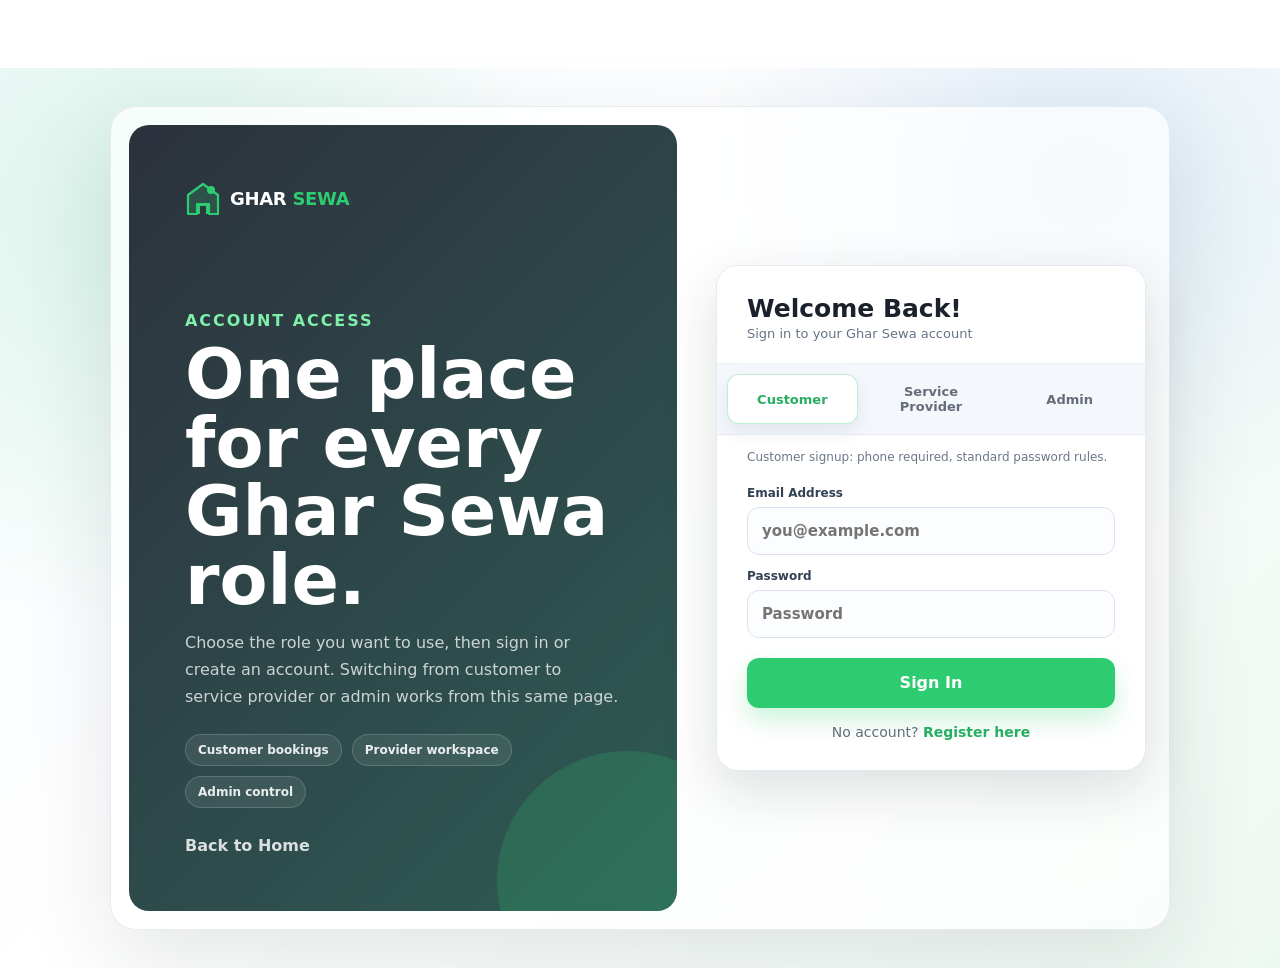
==== commit 385fc592: "Update Ghar Sewa frontend and backend" ====
--- a/Frontend/auth.html
+++ b/Frontend/auth.html
@@ -4,18 +4,34 @@
   <meta charset="UTF-8" />
   <meta name="viewport" content="width=device-width, initial-scale=1.0"/>
   <title>Ghar Sewa - Login</title>
-  <link href="https://fonts.googleapis.com/css2?family=Nunito:wght@400;500;600;700;800;900&display=swap" rel="stylesheet"/>
-  <link rel="stylesheet" href="style.css" />
-  <script src="script.js?v=20260522-v15" defer></script>
+  <link rel="stylesheet" href="style.css?v=20260528-ui4" />
+  <script src="script.js?v=20260528-v17" defer></script>
 </head>
 <body>
 <section class="app-page auth-page">
   <div class="auth-shell">
     <div class="auth-copy">
-      <p class="section-eyebrow">Welcome back</p>
-      <h1>Sign in as Customer, Service Provider, or Admin</h1>
-      <p>Choose your role, then log in or create a new account. After logout, this is the first screen you will see.</p>
-      <a class="auth-back" href="index.html">← Back to Home</a>
+      <a class="auth-brand" href="index.html">
+        <svg class="logo-icon" viewBox="0 0 36 36" fill="none">
+          <path d="M18 3L3 14v19h9V23h12v10h9V14L18 3z" fill="#2ECC71" opacity="0.18"/>
+          <path d="M18 3L3 14v19h9V23h12v10h9V14L18 3z" fill="none" stroke="#2ECC71" stroke-width="2.2" stroke-linejoin="round"/>
+          <path d="M14 33V24h8v9" fill="none" stroke="#2ECC71" stroke-width="2"/>
+          <circle cx="26" cy="9" r="4" fill="#2ECC71"/>
+        </svg>
+        <span class="logo-text">GHAR <span>SEWA</span></span>
+      </a>
+
+      <p class="section-eyebrow">Account Access</p>
+      <h1>One place for every Ghar Sewa role.</h1>
+      <p>Choose the role you want to use, then sign in or create an account. Switching from customer to service provider or admin works from this same page.</p>
+
+      <div class="auth-highlights" aria-label="Account benefits">
+        <span>Customer bookings</span>
+        <span>Provider workspace</span>
+        <span>Admin control</span>
+      </div>
+
+      <a class="auth-back" href="index.html">Back to Home</a>
     </div>
 
     <div class="modal auth-card">
@@ -29,7 +45,7 @@
         <button class="mtab" onclick="setRole('provider',this)">Service Provider</button>
         <button class="mtab" onclick="setRole('admin',this)">Admin</button>
       </div>
-      <p id="roleHint" class="page-note" style="margin: 0 0 14px;">Customer signup: phone required, standard password rules.</p>
+      <p id="roleHint" class="page-note auth-role-hint">Customer signup: phone required, standard password rules.</p>
 
       <div class="m-body">
         <form id="loginForm" onsubmit="handleLogin(event)">
@@ -40,11 +56,10 @@
           </div>
           <div class="fg">
             <label>Password</label>
-            <input class="fc" type="password" id="loginPassword" placeholder="••••••••" required/>
+            <input class="fc" type="password" id="loginPassword" placeholder="Password" required/>
           </div>
-          <button class="sbtn" type="submit">Sign In →</button>
+          <button class="sbtn" type="submit">Sign In</button>
           <p class="alt">No account? <a onclick="switchForm('reg')">Register here</a></p>
-          
         </form>
 
         <form id="regForm" style="display:none" onsubmit="handleSignup(event)">
@@ -74,17 +89,14 @@
           </div>
           <div class="fg">
             <label>Password</label>
-            <input class="fc" type="password" id="regPassword" placeholder="Min. 6 characters" required/>
+            <input class="fc" type="password" id="regPassword" placeholder="Min. 8 characters" required/>
           </div>
-          <button class="sbtn" type="submit">Create Account →</button>
+          <button class="sbtn" type="submit">Create Account</button>
           <p class="alt">Have an account? <a onclick="switchForm('login')">Sign in</a></p>
         </form>
-
-        
       </div>
     </div>
   </div>
 </section>
 </body>
 </html>
-
--- a/Frontend/style.css
+++ b/Frontend/style.css
@@ -13,10 +13,11 @@
   --gray-text:  #656c7a;
   --dark:       #1A202C;
   --nav-h:      68px;
+  --font-main:  system-ui, -apple-system, "Segoe UI", Arial, sans-serif;
 }
 
 html { scroll-behavior: smooth; }
-body { font-family: 'Nunito', sans-serif; background: var(--white); color: var(--dark); overflow-x: hidden; }
+body { font-family: var(--font-main); background: var(--white); color: var(--dark); overflow-x: hidden; }
 
 #search-page,
 section[id] {
@@ -53,19 +54,73 @@
 
 .nav-right { display: flex; align-items: center; gap: 12px; }
 .bell-btn {
-  width: 36px; height: 36px; border-radius: 50%;
-  border: none; background: var(--gray-lt);
-  display: flex; align-items: center; justify-content: center;
-  cursor: pointer; font-size: 16px;
-}
-.bell-btn:hover { background: var(--gray-bd); }
+  position: relative;
+  width: 40px;
+  height: 40px;
+  border-radius: 50%;
+  border: 1px solid #e5edf6;
+  background: #ffffff;
+  display: flex;
+  align-items: center;
+  justify-content: center;
+  cursor: pointer;
+  box-shadow: 0 8px 20px rgba(26, 32, 44, 0.06);
+  transition: transform .18s, border-color .18s, box-shadow .18s, background .18s;
+}
+.bell-btn:hover {
+  border-color: rgba(46, 204, 113, 0.42);
+  background: #f7fff9;
+  box-shadow: 0 10px 24px rgba(46, 204, 113, 0.14);
+  transform: translateY(-1px);
+}
+.bell-icon {
+  position: relative;
+  width: 16px;
+  height: 18px;
+  border: 2px solid #334155;
+  border-bottom: 0;
+  border-radius: 10px 10px 4px 4px;
+}
+.bell-icon::before {
+  content: "";
+  position: absolute;
+  left: 50%;
+  top: -5px;
+  width: 6px;
+  height: 5px;
+  border: 2px solid #334155;
+  border-bottom: 0;
+  border-radius: 6px 6px 0 0;
+  transform: translateX(-50%);
+}
+.bell-icon::after {
+  content: "";
+  position: absolute;
+  left: 50%;
+  bottom: -6px;
+  width: 6px;
+  height: 6px;
+  border-radius: 50%;
+  background: #334155;
+  transform: translateX(-50%);
+}
+.notification-dot {
+  position: absolute;
+  top: 8px;
+  right: 9px;
+  width: 8px;
+  height: 8px;
+  border-radius: 50%;
+  background: var(--orange);
+  border: 2px solid #ffffff;
+}
 .logout-btn {
   border: 1px solid var(--gray-bd);
   background: #fff;
   color: var(--dark);
   border-radius: 999px;
   padding: 8px 14px;
-  font-family: 'Nunito', sans-serif;
+  font-family: var(--font-main);
   font-size: 13px;
   font-weight: 800;
   cursor: pointer;
@@ -81,7 +136,7 @@
   color: #fff;
   border-radius: 999px;
   padding: 8px 14px;
-  font-family: 'Nunito', sans-serif;
+  font-family: var(--font-main);
   font-size: 13px;
   font-weight: 800;
   cursor: pointer;
@@ -99,6 +154,9 @@
   display: flex; align-items: center; justify-content: center;
   color: white; font-size: 16px; cursor: pointer;
   border: 2px solid white; box-shadow: 0 2px 8px rgba(99,102,241,0.35);
+  background-size: cover;
+  background-position: center;
+  overflow: hidden;
 }
 
 /* ===== HERO ===== */
@@ -285,7 +343,7 @@
 .search-input-box:focus-within { border-color: var(--green); }
 .search-input-box input {
   flex: 1; border: none; outline: none;
-  font-family: 'Nunito', sans-serif; font-size: 15px; color: var(--dark);
+  font-family: var(--font-main); font-size: 15px; color: var(--dark);
 }
 .search-input-box input::placeholder { color: #bbb; }
 .search-icon-btn {
@@ -299,7 +357,7 @@
   background: var(--orange); color: white;
   border: none; cursor: pointer;
   padding: 12px 22px; border-radius: 10px;
-  font-family: 'Nunito', sans-serif; font-size: 14px; font-weight: 700;
+  font-family: var(--font-main); font-size: 14px; font-weight: 700;
   transition: background 0.2s; white-space: nowrap;
 }
 .location-btn:hover { background: #e67e22; }
@@ -466,7 +524,7 @@
   font-size: 14px; font-weight: 700; cursor: pointer;
   border: none; background: transparent;
   color: var(--gray-text); border-bottom: 3px solid transparent;
-  transition: all .2s; font-family: 'Nunito', sans-serif;
+  transition: all .2s; font-family: var(--font-main);
 }
 .mtab.active { color: var(--green); border-bottom-color: var(--green); background: white; }
 
@@ -476,7 +534,7 @@
 .fc {
   width: 100%; padding: 11px 14px;
   border: 1.5px solid var(--gray-bd); border-radius: 8px;
-  font-family: 'Nunito', sans-serif; font-size: 15px;
+  font-family: var(--font-main); font-size: 15px;
   outline: none; transition: border-color .2s; color: var(--dark);
 }
 .fc:focus { border-color: var(--green); }
@@ -484,7 +542,7 @@
 .sbtn {
   width: 100%; padding: 13px; background: var(--green);
   color: white; border: none; border-radius: 8px;
-  font-family: 'Nunito', sans-serif; font-size: 16px; font-weight: 800;
+  font-family: var(--font-main); font-size: 16px; font-weight: 800;
   cursor: pointer; margin-top: 4px; transition: background .2s, transform .2s;
 }
 .sbtn:hover { background: var(--green-dk); transform: translateY(-1px); }
@@ -573,7 +631,7 @@
   border: 1px solid #d7e1ec;
   border-radius: 8px;
   padding: 9px 10px;
-  font-family: 'Nunito', sans-serif;
+  font-family: var(--font-main);
   font-weight: 700;
   min-width: 0;
 }
@@ -644,7 +702,7 @@
 .search-input-box:focus-within { border-color: var(--green); }
 .search-input-box input {
   flex: 1; border: none; outline: none;
-  font-family: 'Nunito', sans-serif; font-size: 15px; color: var(--dark);
+  font-family: var(--font-main); font-size: 15px; color: var(--dark);
 }
 .search-input-box input::placeholder { color: #bbb; }
 .search-icon-btn {
@@ -658,7 +716,7 @@
   background: var(--orange); color: white;
   border: none; cursor: pointer;
   padding: 12px 22px; border-radius: 10px;
-  font-family: 'Nunito', sans-serif; font-size: 14px; font-weight: 700;
+  font-family: var(--font-main); font-size: 14px; font-weight: 700;
   transition: background 0.2s; white-space: nowrap;
 }
 .location-btn:hover { background: #e67e22; }
@@ -825,7 +883,7 @@
   font-size: 14px; font-weight: 700; cursor: pointer;
   border: none; background: transparent;
   color: var(--gray-text); border-bottom: 3px solid transparent;
-  transition: all .2s; font-family: 'Nunito', sans-serif;
+  transition: all .2s; font-family: var(--font-main);
 }
 .mtab.active { color: var(--green); border-bottom-color: var(--green); background: white; }
 
@@ -835,7 +893,7 @@
 .fc {
   width: 100%; padding: 11px 14px;
   border: 1.5px solid var(--gray-bd); border-radius: 8px;
-  font-family: 'Nunito', sans-serif; font-size: 15px;
+  font-family: var(--font-main); font-size: 15px;
   outline: none; transition: border-color .2s; color: var(--dark);
 }
 .fc:focus { border-color: var(--green); }
@@ -843,7 +901,7 @@
 .sbtn {
   width: 100%; padding: 13px; background: var(--green);
   color: white; border: none; border-radius: 8px;
-  font-family: 'Nunito', sans-serif; font-size: 16px; font-weight: 800;
+  font-family: var(--font-main); font-size: 16px; font-weight: 800;
   cursor: pointer; margin-top: 4px; transition: background .2s, transform .2s;
 }
 .sbtn:hover { background: var(--green-dk); transform: translateY(-1px); }
@@ -1443,6 +1501,239 @@
   text-decoration: none;
 }
 
+/* ===== AUTH PAGE POLISH ===== */
+.auth-page {
+  min-height: 100vh;
+  padding: 34px;
+  background:
+    radial-gradient(circle at 12% 18%, rgba(46, 204, 113, 0.16), transparent 30%),
+    radial-gradient(circle at 84% 12%, rgba(74, 144, 217, 0.16), transparent 28%),
+    linear-gradient(135deg, #f7fbff 0%, #ffffff 44%, #eef8f2 100%);
+}
+
+.auth-shell {
+  width: min(1060px, 100%);
+  min-height: min(720px, calc(100vh - 68px));
+  grid-template-columns: minmax(0, 1fr) 440px;
+  gap: 34px;
+  padding: 18px;
+  border: 1px solid rgba(226, 232, 240, 0.85);
+  border-radius: 26px;
+  background: rgba(255, 255, 255, 0.72);
+  box-shadow: 0 28px 90px rgba(26, 32, 44, 0.11);
+  backdrop-filter: blur(18px);
+}
+
+.auth-copy {
+  position: relative;
+  min-height: 100%;
+  border-radius: 20px;
+  padding: clamp(28px, 5vw, 56px);
+  overflow: hidden;
+  background:
+    linear-gradient(135deg, rgba(26, 32, 44, 0.92), rgba(24, 74, 66, 0.9)),
+    url("data:image/svg+xml,%3Csvg width='260' height='260' viewBox='0 0 260 260' xmlns='http://www.w3.org/2000/svg'%3E%3Cg fill='none' stroke='%23ffffff' stroke-opacity='.13' stroke-width='2'%3E%3Cpath d='M21 149h42v-28l35-26 35 26v28h42'/%3E%3Cpath d='M77 149v-31h42v31'/%3E%3Ccircle cx='190' cy='72' r='22'/%3E%3Cpath d='M177 72h26M190 59v26'/%3E%3C/g%3E%3C/svg%3E");
+  background-size: cover, 280px;
+  background-position: center, right 28px bottom 28px;
+  color: #ffffff;
+}
+
+.auth-copy::after {
+  content: "";
+  position: absolute;
+  right: -80px;
+  bottom: -100px;
+  width: 260px;
+  height: 260px;
+  border-radius: 50%;
+  background: rgba(46, 204, 113, 0.18);
+}
+
+.auth-brand {
+  position: relative;
+  z-index: 1;
+  display: inline-flex;
+  align-items: center;
+  gap: 9px;
+  margin-bottom: clamp(44px, 10vh, 108px);
+  color: #ffffff;
+  text-decoration: none;
+}
+
+.auth-brand .logo-text {
+  color: #ffffff;
+}
+
+.auth-copy .section-eyebrow,
+.auth-copy h1,
+.auth-copy p,
+.auth-highlights,
+.auth-back {
+  position: relative;
+  z-index: 1;
+}
+
+.auth-copy .section-eyebrow {
+  color: #7ef0a9;
+}
+
+.auth-copy h1 {
+  max-width: 620px;
+  color: #ffffff;
+  font-size: clamp(38px, 5.6vw, 70px);
+  line-height: 0.98;
+}
+
+.auth-copy p {
+  max-width: 560px;
+  color: rgba(255, 255, 255, 0.76);
+}
+
+.auth-highlights {
+  display: flex;
+  flex-wrap: wrap;
+  gap: 10px;
+  margin-top: 24px;
+}
+
+.auth-highlights span {
+  border: 1px solid rgba(255, 255, 255, 0.16);
+  border-radius: 999px;
+  padding: 8px 12px;
+  background: rgba(255, 255, 255, 0.08);
+  color: rgba(255, 255, 255, 0.9);
+  font-size: 12px;
+  font-weight: 900;
+}
+
+.auth-back {
+  margin-top: 28px;
+  color: #ffffff;
+  opacity: 0.82;
+}
+
+.auth-back:hover {
+  opacity: 1;
+}
+
+.auth-card {
+  align-self: center;
+  border-radius: 22px;
+  border: 1px solid rgba(226, 232, 240, 0.9);
+  box-shadow: 0 18px 54px rgba(26, 32, 44, 0.14);
+}
+
+.auth-card .m-head {
+  padding: 28px 30px 22px;
+  background: #ffffff;
+  color: var(--dark);
+  border-bottom: 1px solid #eef2f6;
+}
+
+.auth-card .m-head h2 {
+  font-size: 25px;
+}
+
+.auth-card .m-head p {
+  color: #657386;
+  opacity: 1;
+}
+
+.auth-card .m-tabs {
+  gap: 8px;
+  padding: 10px;
+  background: #f4f7fb;
+  border-bottom: 1px solid #e8edf4;
+}
+
+.auth-card .mtab {
+  min-height: 44px;
+  border-radius: 12px;
+  border: 1px solid transparent;
+  border-bottom: 1px solid transparent;
+  padding: 9px 12px;
+  font-size: 13px;
+}
+
+.auth-card .mtab.active {
+  color: var(--green-dk);
+  border-color: rgba(46, 204, 113, 0.32);
+  background: #ffffff;
+  box-shadow: 0 8px 20px rgba(26, 32, 44, 0.08);
+}
+
+.auth-role-hint {
+  margin: 0;
+  padding: 12px 30px 0;
+  color: #6b7788;
+  font-size: 12px;
+}
+
+.auth-card .m-body {
+  padding: 18px 30px 30px;
+}
+
+.auth-card .fg {
+  margin-bottom: 14px;
+}
+
+.auth-card .fg label {
+  margin-bottom: 7px;
+  color: #334155;
+  font-size: 12px;
+  font-weight: 900;
+}
+
+.auth-card .fc {
+  min-height: 48px;
+  border-radius: 12px;
+  border: 1px solid #d9e2ee;
+  background: #fbfdff;
+  font-weight: 700;
+  transition: border-color .18s, box-shadow .18s, background .18s;
+}
+
+.auth-card .fc:focus {
+  border-color: var(--green);
+  background: #ffffff;
+  box-shadow: 0 0 0 4px rgba(46, 204, 113, 0.14);
+}
+
+.auth-card .sbtn {
+  min-height: 50px;
+  margin-top: 6px;
+  border-radius: 12px;
+  box-shadow: 0 12px 24px rgba(46, 204, 113, 0.24);
+}
+
+.auth-card .alt {
+  margin-top: 16px;
+}
+
+.auth-card .alt a {
+  color: var(--green-dk);
+  text-decoration: none;
+}
+
+.auth-card .alt a:hover {
+  text-decoration: underline;
+}
+
+.inline-auth-card {
+  max-height: calc(100vh - 32px);
+  overflow-y: auto;
+}
+
+.inline-auth-card .m-close {
+  background: #eef2f7;
+  color: #334155;
+  z-index: 2;
+}
+
+.inline-auth-card .m-close:hover {
+  background: #e2e8f0;
+}
+
 .section-header {
   margin-bottom: 8px;
 }
@@ -1600,7 +1891,7 @@
   border: 1px solid #d7e2ef;
   border-radius: 8px;
   padding: 10px;
-  font-family: 'Nunito', sans-serif;
+  font-family: var(--font-main);
   font-size: 14px;
 }
 
@@ -1673,6 +1964,61 @@
   }
 
   .auth-shell {
+    grid-template-columns: 1fr;
+  }
+}
+
+@media (max-width: 768px) {
+  .auth-page {
+    padding: 14px;
+    align-items: flex-start;
+  }
+
+  .auth-shell {
+    min-height: auto;
+    padding: 10px;
+    gap: 12px;
+    border-radius: 18px;
+  }
+
+  .auth-copy {
+    padding: 24px;
+    min-height: 300px;
+  }
+
+  .auth-brand {
+    margin-bottom: 36px;
+  }
+
+  .auth-copy h1 {
+    font-size: 36px;
+  }
+
+  .auth-highlights {
+    gap: 8px;
+  }
+
+  .auth-highlights span {
+    padding: 7px 10px;
+  }
+
+  .auth-card {
+    max-width: 100%;
+  }
+
+  .auth-card .m-head,
+  .auth-card .m-body {
+    padding-left: 20px;
+    padding-right: 20px;
+  }
+
+  .auth-role-hint {
+    padding-left: 20px;
+    padding-right: 20px;
+  }
+
+  .auth-card .m-tabs {
+    display: grid;
     grid-template-columns: 1fr;
   }
 }
@@ -1714,9 +2060,9 @@
 @keyframes bubbleIn { from { opacity: 0; transform: translateY(8px); } to { opacity: 1; transform: translateY(0); } }
 
 .msg-composer { display: flex; gap: 10px; padding: 14px 18px; border-top: 1px solid var(--gray-bd); background: #fff; }
-.msg-input { flex: 1; border: 1.5px solid var(--gray-bd); border-radius: 10px; padding: 10px 16px; font-family: 'Nunito', sans-serif; font-size: 14px; outline: none; transition: border-color 0.2s; }
+.msg-input { flex: 1; border: 1.5px solid var(--gray-bd); border-radius: 10px; padding: 10px 16px; font-family: var(--font-main); font-size: 14px; outline: none; transition: border-color 0.2s; }
 .msg-input:focus { border-color: var(--green); }
-.msg-send-btn { background: var(--green); color: white; border: none; border-radius: 10px; padding: 10px 20px; font-family: 'Nunito', sans-serif; font-weight: 800; font-size: 14px; cursor: pointer; display: flex; align-items: center; gap: 6px; transition: all 0.2s; }
+.msg-send-btn { background: var(--green); color: white; border: none; border-radius: 10px; padding: 10px 20px; font-family: var(--font-main); font-weight: 800; font-size: 14px; cursor: pointer; display: flex; align-items: center; gap: 6px; transition: all 0.2s; }
 .msg-send-btn:hover { background: var(--green-dk); transform: translateY(-1px); }
 .send-icon { font-size: 16px; }
 
@@ -1743,7 +2089,17 @@
 /* ===== PROFILE PAGE ===== */
 .profile-info-card { padding: 24px; }
 .profile-header-row { display: flex; align-items: center; gap: 18px; margin-bottom: 20px; padding-bottom: 18px; border-bottom: 1px solid #eef2f7; }
-.profile-avatar-big { width: 64px; height: 64px; border-radius: 50%; background: linear-gradient(135deg, #6366f1, #8b5cf6); color: white; display: flex; align-items: center; justify-content: center; font-size: 26px; font-weight: 900; box-shadow: 0 4px 16px rgba(99,102,241,0.3); flex-shrink: 0; }
+.profile-photo-block { display: grid; gap: 8px; justify-items: center; flex-shrink: 0; }
+.profile-avatar-big { width: 84px; height: 84px; border-radius: 50%; background: linear-gradient(135deg, #6366f1, #8b5cf6); color: white; display: flex; align-items: center; justify-content: center; font-size: 30px; font-weight: 900; box-shadow: 0 4px 16px rgba(99,102,241,0.3); flex-shrink: 0; background-size: cover; background-position: center; overflow: hidden; border: 3px solid #fff; }
+.profile-picture-input { position: absolute; width: 1px; height: 1px; opacity: 0; pointer-events: none; }
+.profile-photo-actions { display: flex; gap: 6px; flex-wrap: wrap; justify-content: center; }
+.profile-picture-btn,
+.profile-picture-remove { border: 1px solid #d7e2ef; background: #fff; color: #334155; border-radius: 999px; padding: 6px 10px; font-family: var(--font-main); font-size: 12px; font-weight: 900; cursor: pointer; line-height: 1; }
+.profile-picture-btn:hover,
+.profile-picture-remove:hover { border-color: var(--green); color: var(--green-dk); }
+.profile-picture-remove { display: none; }
+.profile-avatar-big.has-photo,
+.avatar.has-photo { color: transparent; }
 .profile-header-info h3 { font-size: 20px; font-weight: 900; margin-bottom: 2px; }
 .profile-meta { font-size: 14px; color: var(--gray-text); margin-bottom: 6px; }
 .profile-role-badge { display: inline-block; padding: 3px 12px; border-radius: 999px; font-size: 12px; font-weight: 800; }
@@ -1955,6 +2311,42 @@
   grid-column: 1 / -1;
 }
 
+.workspace-profile-panel {
+  grid-column: 1 / -1;
+  width: 100%;
+  padding: clamp(16px, 2.4vw, 24px);
+}
+
+.workspace-profile-panel .page-note {
+  margin-bottom: 12px;
+}
+
+.workspace-profile-grid {
+  grid-template-columns: repeat(2, minmax(0, 1fr));
+  gap: 12px;
+}
+
+.workspace-profile-grid .feature-input {
+  min-width: 0;
+}
+
+.workspace-profile-grid textarea.feature-input {
+  min-height: 92px;
+  margin-bottom: 0;
+}
+
+.workspace-profile-panel .feature-actions {
+  display: grid;
+  grid-template-columns: repeat(2, minmax(0, 1fr));
+  gap: 12px;
+  margin-top: 14px;
+}
+
+.workspace-profile-panel .feature-actions .sbtn {
+  min-width: 0;
+  margin-top: 0;
+}
+
 .quick-actions {
   display: flex;
   flex-wrap: wrap;
@@ -2031,7 +2423,7 @@
   border-radius: 8px;
   padding: 7px 10px;
   cursor: pointer;
-  font-family: 'Nunito', sans-serif;
+  font-family: var(--font-main);
   font-weight: 900;
   font-size: 12px;
 }
@@ -2075,6 +2467,13 @@
   #adminTools {
     grid-column: auto;
   }
+  .workspace-profile-grid,
+  .workspace-profile-panel .feature-actions {
+    grid-template-columns: 1fr;
+  }
+  .workspace-profile-grid textarea.feature-input {
+    min-height: 78px;
+  }
   .admin-row {
     align-items: flex-start;
     flex-direction: column;
